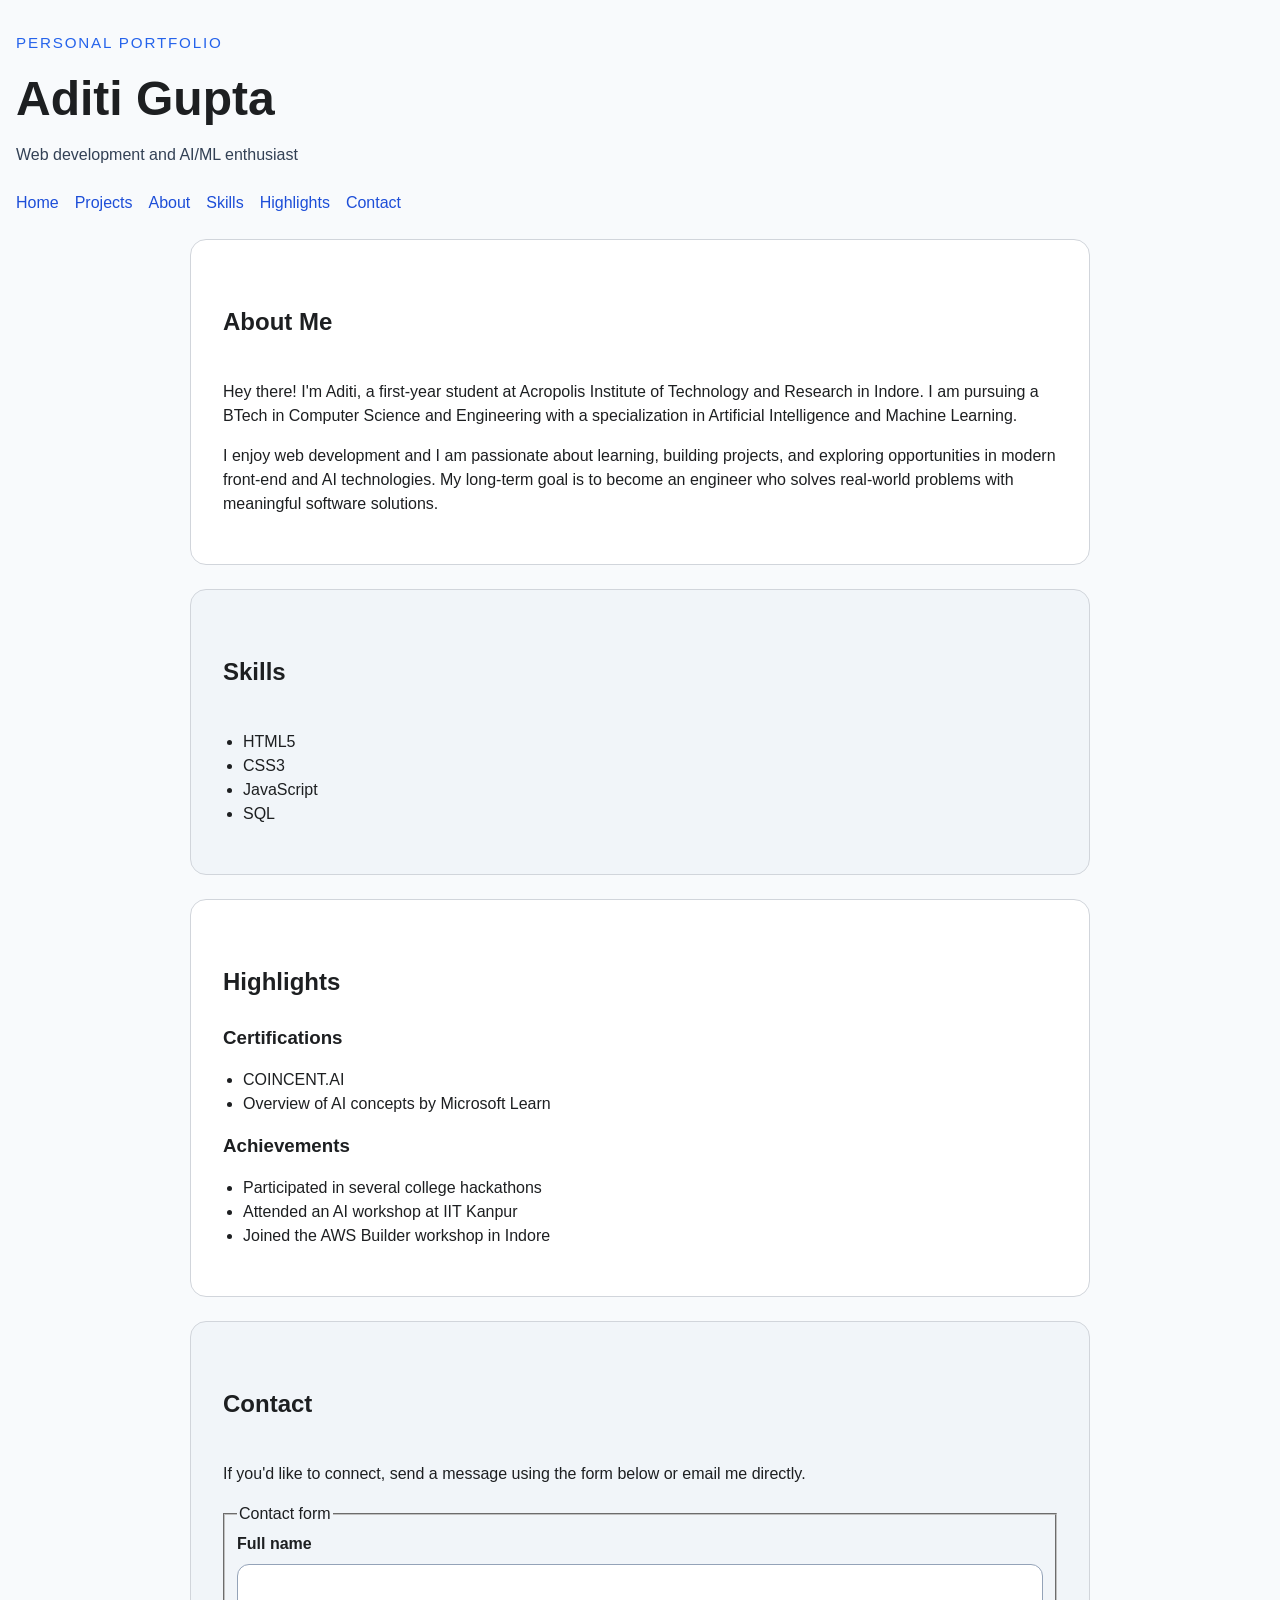
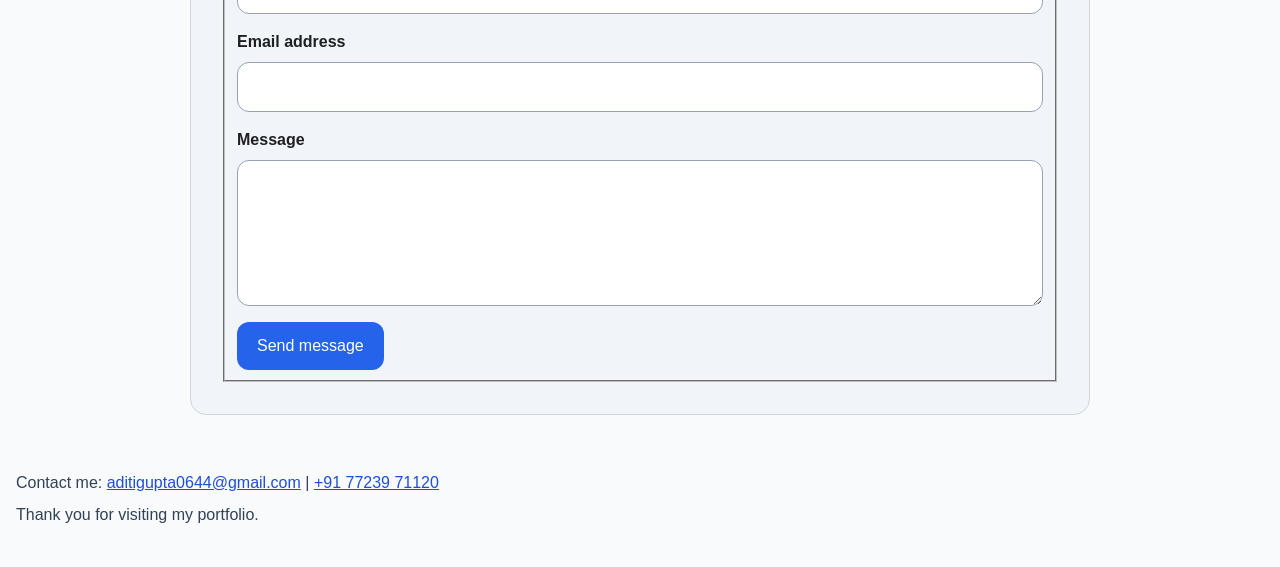
==== index.html @ 42e6499f "Initialize portfolio project and add accessible homepage improvements" ====
<!DOCTYPE html>
<html lang="en">
<head>
    <meta charset="UTF-8">
    <meta name="viewport" content="width=device-width, initial-scale=1.0">
    <meta name="description" content="Aditi Gupta's portfolio showcasing web development skills, AI/ML interests, certifications, and accessible contact options.">
    <meta name="keywords" content="Aditi Gupta, web development portfolio, AI ML student, accessible website, HTML5, CSS, JavaScript">
    <meta name="author" content="Aditi Gupta">
    <meta name="robots" content="index, follow">
    <title>Aditi Gupta | Portfolio</title>
    <link rel="stylesheet" href="style.css">
</head>
<body>
    <a class="skip-link" href="#main-content">Skip to main content</a>

    <header role="banner">
        <div class="header-inner">
            <p class="eyebrow">Personal Portfolio</p>
            <h1>Aditi Gupta</h1>
            <p class="subtitle">Web development and AI/ML enthusiast</p>
        </div>

        <nav aria-label="Primary navigation">
            <ul class="site-navigation">
                <li><a href="index.html">Home</a></li>
                <li><a href="projects.html">Projects</a></li>
                <li><a href="#about">About</a></li>
                <li><a href="#skills">Skills</a></li>
                <li><a href="#highlights">Highlights</a></li>
                <li><a href="#contact">Contact</a></li>
            </ul>
        </nav>
    </header>

    <main id="main-content">
        <section id="about" aria-labelledby="about-heading">
            <header>
                <h2 id="about-heading">About Me</h2>
            </header>
            <p>Hey there! I'm Aditi, a first-year student at Acropolis Institute of Technology and Research in Indore. I am pursuing a BTech in Computer Science and Engineering with a specialization in Artificial Intelligence and Machine Learning.</p>
            <p>I enjoy web development and I am passionate about learning, building projects, and exploring opportunities in modern front-end and AI technologies. My long-term goal is to become an engineer who solves real-world problems with meaningful software solutions.</p>
        </section>

        <section id="skills" aria-labelledby="skills-heading">
            <header>
                <h2 id="skills-heading">Skills</h2>
            </header>
            <ul>
                <li>HTML5</li>
                <li>CSS3</li>
                <li>JavaScript</li>
                <li>SQL</li>
            </ul>
        </section>

        <section id="highlights" aria-labelledby="highlights-heading">
            <header>
                <h2 id="highlights-heading">Highlights</h2>
            </header>

            <article aria-labelledby="certifications-heading">
                <h3 id="certifications-heading">Certifications</h3>
                <ul>
                    <li>COINCENT.AI</li>
                    <li>Overview of AI concepts by Microsoft Learn</li>
                </ul>
            </article>

            <article aria-labelledby="achievements-heading">
                <h3 id="achievements-heading">Achievements</h3>
                <ul>
                    <li>Participated in several college hackathons</li>
                    <li>Attended an AI workshop at IIT Kanpur</li>
                    <li>Joined the AWS Builder workshop in Indore</li>
                </ul>
            </article>
        </section>

        <section id="contact" aria-labelledby="contact-heading">
            <header>
                <h2 id="contact-heading">Contact</h2>
            </header>
            <p>If you'd like to connect, send a message using the form below or email me directly.</p>

            <form action="#" method="post" novalidate>
                <fieldset>
                    <legend>Contact form</legend>

                    <div class="form-group">
                        <label for="full-name">Full name</label>
                        <input type="text" id="full-name" name="name" required aria-required="true">
                    </div>

                    <div class="form-group">
                        <label for="email">Email address</label>
                        <input type="email" id="email" name="email" required aria-required="true">
                    </div>

                    <div class="form-group">
                        <label for="message">Message</label>
                        <textarea id="message" name="message" rows="5" required aria-required="true"></textarea>
                    </div>

                    <button type="submit">Send message</button>
                </fieldset>
            </form>
        </section>
    </main>

    <footer role="contentinfo">
        <p>Contact me: <a href="mailto:aditigupta0644@gmail.com">aditigupta0644@gmail.com</a> | <a href="tel:+917723971120">+91 77239 71120</a></p>
        <p>Thank you for visiting my portfolio.</p>
    </footer>
</body>
</html>
---- style.css ----
﻿:root {
  color-scheme: light;
  font-family: 'Segoe UI', Tahoma, Geneva, Verdana, sans-serif;
  line-height: 1.5;
  color: #1d1f21;
  background: #f8fafc;
}

* {
  box-sizing: border-box;
}

html {
  scroll-behavior: smooth;
}

body {
  margin: 0;
  min-height: 100vh;
  padding: 0 1rem;
}

.skip-link {
  position: absolute;
  left: -999px;
  top: auto;
  width: 1px;
  height: 1px;
  overflow: hidden;
}

.skip-link:focus,
.skip-link:hover {
  left: 1rem;
  top: 1rem;
  width: auto;
  height: auto;
  padding: 0.75rem 1rem;
  background: #003366;
  color: #ffffff;
  z-index: 100;
  border-radius: 0.5rem;
  text-decoration: none;
}

header,
main,
footer,
section,
article,
form,
fieldset {
  margin: 0 auto;
}

header {
  padding: 2rem 0 1.5rem;
}

.header-inner {
  max-width: 900px;
}

.eyebrow {
  margin: 0 0 0.5rem;
  font-size: 0.95rem;
  letter-spacing: 0.12em;
  text-transform: uppercase;
  color: #2563eb;
}

h1,
h2,
h3,
h4,
h5,
legend {
  margin: 0;
}

h1 {
  font-size: clamp(2rem, 4vw, 3rem);
  margin-bottom: 0.5rem;
}

.subtitle {
  margin-top: 0.5rem;
  color: #334155;
  max-width: 760px;
}

.hero-image {
  margin: 1.5rem 0 0;
  max-width: 100%;
  overflow: hidden;
  border-radius: 1rem;
}

.hero-image img {
  display: block;
  width: 100%;
  height: auto;
  border-radius: 1rem;
}

.site-navigation {
  display: flex;
  flex-wrap: wrap;
  gap: 1rem;
  list-style: none;
  padding: 0;
  margin: 1.5rem 0 0;
}

.site-navigation a {
  color: #1d4ed8;
  text-decoration: none;
}

.site-navigation a:hover,
.site-navigation a:focus-visible {
  text-decoration: underline;
}

main {
  max-width: 900px;
}

section {
  background: #ffffff;
  border: 1px solid #d1d5db;
  border-radius: 1rem;
  margin-bottom: 1.5rem;
  padding: 1.5rem;
}

section:nth-of-type(even) {
  background: #f1f5f9;
}

.card-grid {
  display: grid;
  gap: 1rem;
  grid-template-columns: repeat(auto-fit, minmax(220px, 1fr));
  margin-top: 1rem;
}

.card {
  background: #f8fafc;
  border: 1px solid #cbd5e1;
  border-radius: 1rem;
  padding: 1.25rem;
}

.card h3 {
  margin-top: 0;
}

ul {
  padding-left: 1.25rem;
}

.form-group {
  display: grid;
  gap: 0.5rem;
  margin-bottom: 1rem;
}

label {
  font-weight: 600;
}

input,
textarea,
button {
  font: inherit;
}

input,
textarea {
  width: 100%;
  padding: 0.75rem;
  border: 1px solid #94a3b8;
  border-radius: 0.75rem;
  background: #ffffff;
}

textarea {
  resize: vertical;
}

input:focus,
textarea:focus,
button:focus-visible {
  outline: 3px solid #2563eb;
  outline-offset: 3px;
}

button {
  display: inline-flex;
  align-items: center;
  justify-content: center;
  min-height: 3rem;
  padding: 0 1.25rem;
  border: none;
  border-radius: 0.75rem;
  background: #2563eb;
  color: #ffffff;
  cursor: pointer;
}

button:hover {
  background: #1d4ed8;
}

footer {
  padding: 1.5rem 0 2rem;
  color: #334155;
}

footer p {
  margin: 0.5rem 0;
}

a {
  color: #1d4ed8;
}

@media (min-width: 768px) {
  body {
    padding: 0 2rem;
  }

  section {
    padding: 2rem;
  }
}

html {
  min-height: 100%;
}

body {
  margin: 0;
  min-height: 100vh;
  padding: 0 1rem;
  background-color: #f8fafc;
}

.hero-image img {
  display: block;
  width: 100%;
  height: auto;
  border-radius: 1rem;
}
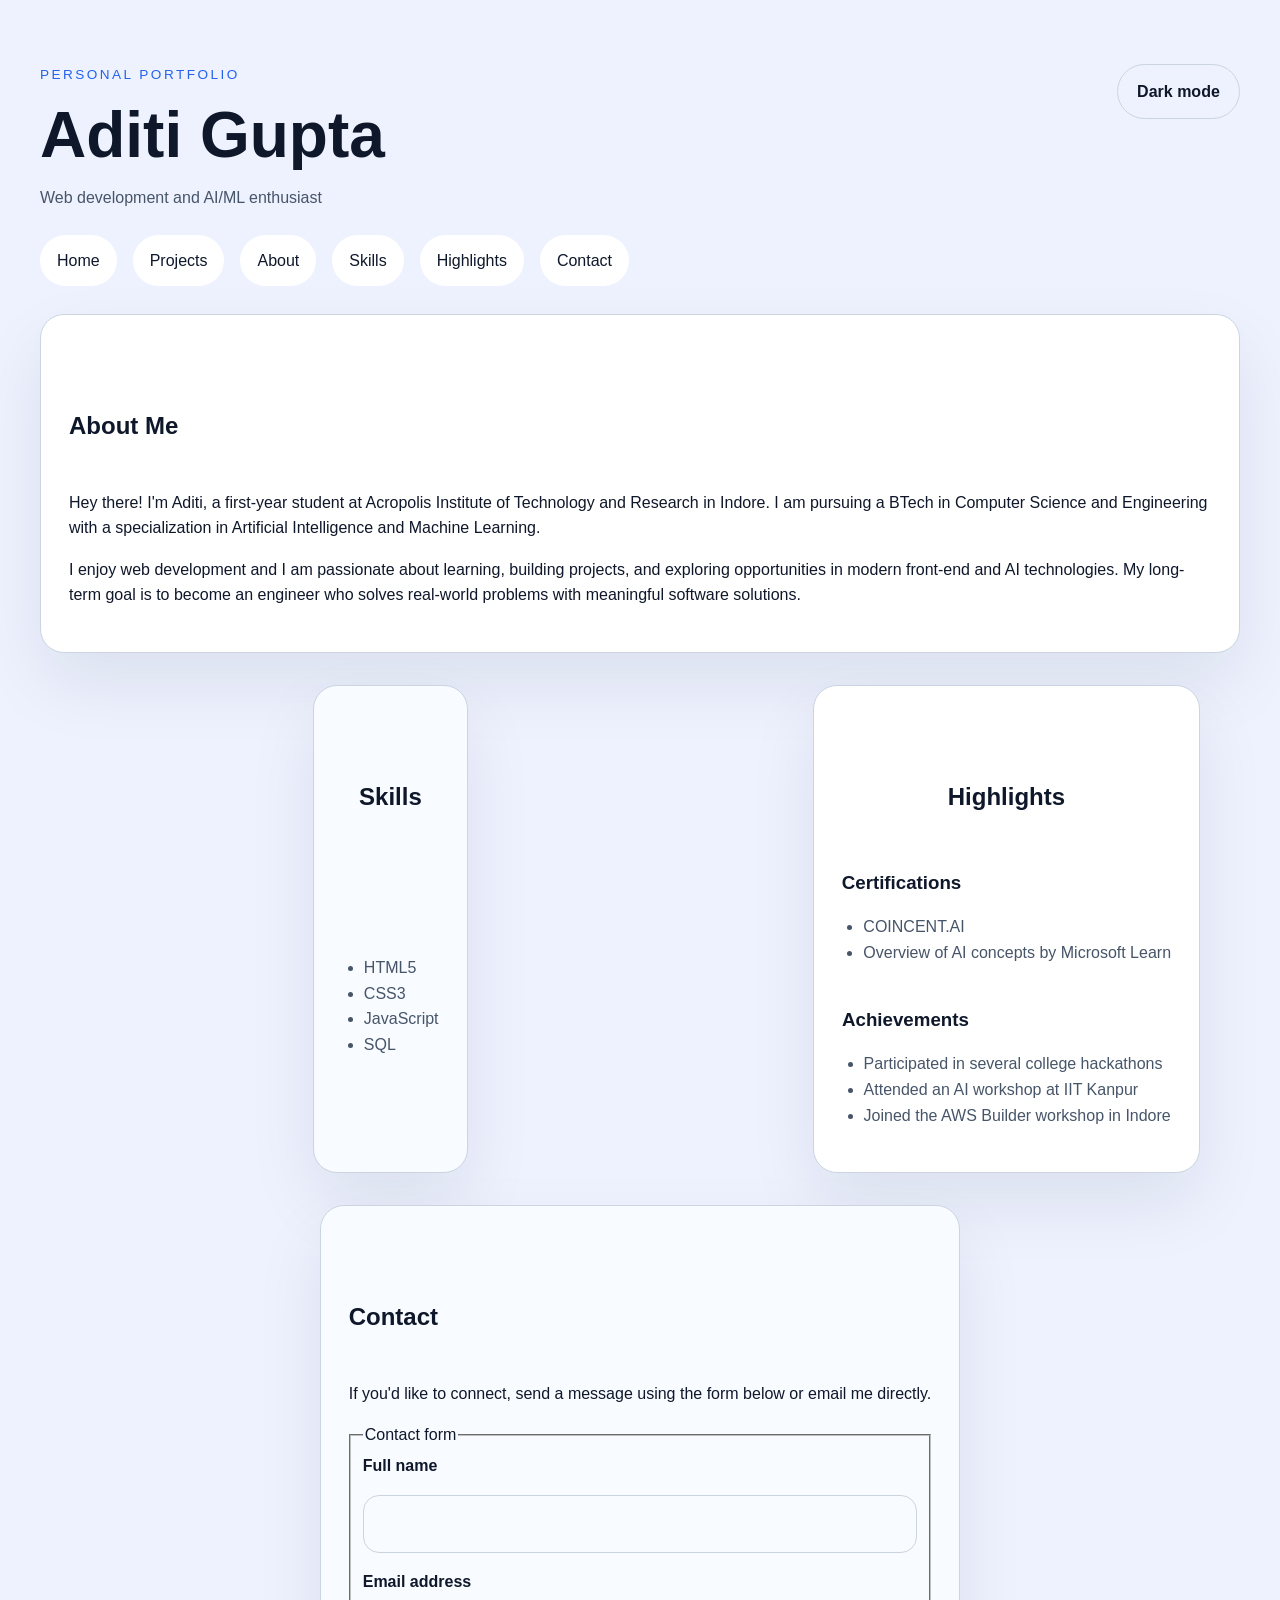
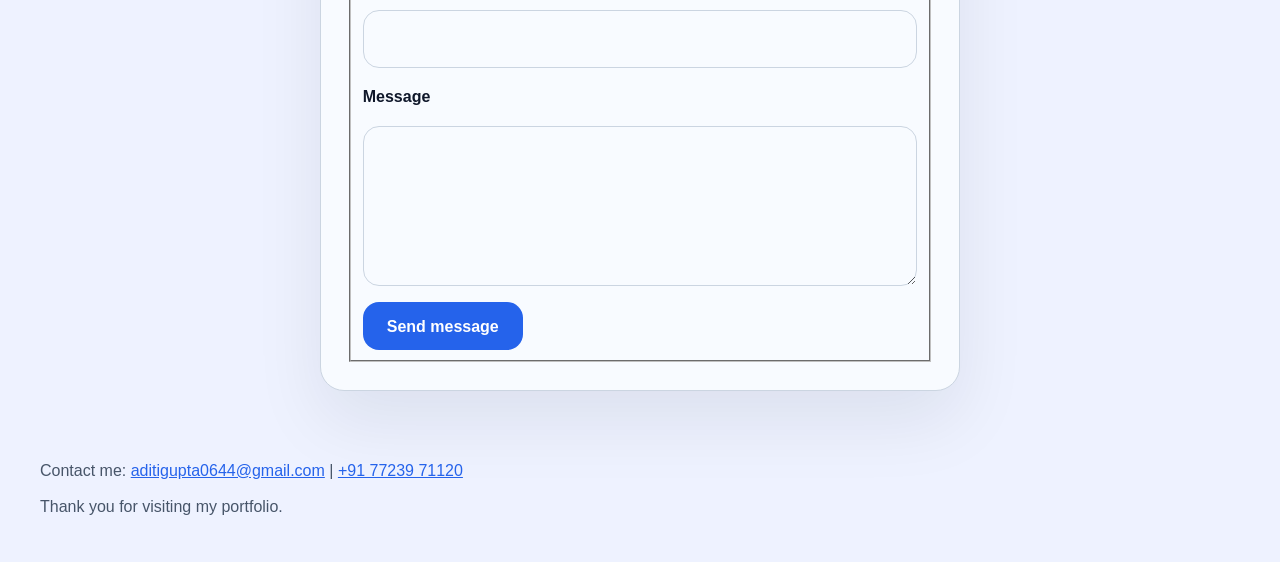
==== commit 8589202b: "Add portfolio updates, background image, and responsive styling" ====
--- a/index.html
+++ b/index.html
@@ -16,9 +16,12 @@
 
     <header role="banner">
         <div class="header-inner">
-            <p class="eyebrow">Personal Portfolio</p>
-            <h1>Aditi Gupta</h1>
-            <p class="subtitle">Web development and AI/ML enthusiast</p>
+            <div>
+                <p class="eyebrow">Personal Portfolio</p>
+                <h1>Aditi Gupta</h1>
+                <p class="subtitle">Web development and AI/ML enthusiast</p>
+            </div>
+            <button class="theme-toggle" type="button" aria-pressed="false">Dark mode</button>
         </div>
 
         <nav aria-label="Primary navigation">
@@ -34,7 +37,7 @@
     </header>
 
     <main id="main-content">
-        <section id="about" aria-labelledby="about-heading">
+        <section id="about" class="about" aria-labelledby="about-heading">
             <header>
                 <h2 id="about-heading">About Me</h2>
             </header>
@@ -42,7 +45,7 @@
             <p>I enjoy web development and I am passionate about learning, building projects, and exploring opportunities in modern front-end and AI technologies. My long-term goal is to become an engineer who solves real-world problems with meaningful software solutions.</p>
         </section>
 
-        <section id="skills" aria-labelledby="skills-heading">
+        <section id="skills" class="skills" aria-labelledby="skills-heading">
             <header>
                 <h2 id="skills-heading">Skills</h2>
             </header>
@@ -54,7 +57,7 @@
             </ul>
         </section>
 
-        <section id="highlights" aria-labelledby="highlights-heading">
+        <section id="highlights" class="highlights" aria-labelledby="highlights-heading">
             <header>
                 <h2 id="highlights-heading">Highlights</h2>
             </header>
@@ -77,7 +80,7 @@
             </article>
         </section>
 
-        <section id="contact" aria-labelledby="contact-heading">
+        <section id="contact" class="contact" aria-labelledby="contact-heading">
             <header>
                 <h2 id="contact-heading">Contact</h2>
             </header>
@@ -112,5 +115,6 @@
         <p>Contact me: <a href="mailto:aditigupta0644@gmail.com">aditigupta0644@gmail.com</a> | <a href="tel:+917723971120">+91 77239 71120</a></p>
         <p>Thank you for visiting my portfolio.</p>
     </footer>
+    <script src="script.js" defer></script>
 </body>
 </html>
--- a/style.css
+++ b/style.css
@@ -1,23 +1,62 @@
 ﻿:root {
   color-scheme: light;
   font-family: 'Segoe UI', Tahoma, Geneva, Verdana, sans-serif;
-  line-height: 1.5;
-  color: #1d1f21;
-  background: #f8fafc;
+  font-size: 16px;
+  line-height: 1.6;
+  --bg: #eef2ff;
+  --surface: #ffffff;
+  --surface-soft: #f8fbff;
+  --text: #0f172a;
+  --muted: #475569;
+  --primary: #2563eb;
+  --primary-soft: #dbeafe;
+  --border: #cbd5e1;
+  --shadow: 0 30px 70px rgba(15, 23, 42, 0.08);
+  --radius: 1.5rem;
+  --max-width: 1200px;
+  --gap: 1.5rem;
+  --transition: 0.25s ease;
+}
+
+body.dark-theme {
+  --bg: #0f172a;
+  --surface: #111827;
+  --surface-soft: #1f2937;
+  --text: #e2e8f0;
+  --muted: #94a3b8;
+  --primary: #60a5fa;
+  --primary-soft: #1e3a8a;
+  --border: #334155;
+  --shadow: 0 30px 70px rgba(15, 23, 42, 0.35);
 }
 
 * {
   box-sizing: border-box;
 }
 
+html,
+body {
+  min-height: 100%;
+}
+
 html {
   scroll-behavior: smooth;
+  background: #eef2ff url("./background.jpg") center/cover no-repeat fixed;
 }
 
 body {
   margin: 0;
   min-height: 100vh;
+  background-color: transparent;
+  color: var(--text);
+  font-family: inherit;
   padding: 0 1rem;
+  transition: background var(--transition), color var(--transition);
+}
+
+img {
+  max-width: 100%;
+  display: block;
 }
 
 .skip-link {
@@ -35,11 +74,11 @@
   top: 1rem;
   width: auto;
   height: auto;
-  padding: 0.75rem 1rem;
-  background: #003366;
+  padding: 0.85rem 1rem;
+  background: var(--primary);
   color: #ffffff;
   z-index: 100;
-  border-radius: 0.5rem;
+  border-radius: 0.75rem;
   text-decoration: none;
 }
 
@@ -54,102 +93,133 @@
 }
 
 header {
-  padding: 2rem 0 1.5rem;
+  max-width: var(--max-width);
+  padding: 2rem 0 1rem;
 }
 
 .header-inner {
-  max-width: 900px;
+  display: grid;
+  gap: 1rem;
+  align-items: center;
+  grid-template-columns: 1fr auto;
+  row-gap: 1rem;
 }
 
 .eyebrow {
-  margin: 0 0 0.5rem;
-  font-size: 0.95rem;
-  letter-spacing: 0.12em;
+  margin: 0 0 1rem;
+  font-size: 0.85rem;
+  letter-spacing: 0.18em;
   text-transform: uppercase;
-  color: #2563eb;
+  color: var(--primary);
 }
 
 h1,
 h2,
 h3,
-h4,
-h5,
 legend {
   margin: 0;
 }
 
 h1 {
-  font-size: clamp(2rem, 4vw, 3rem);
-  margin-bottom: 0.5rem;
+  font-size: clamp(2.5rem, 6vw, 4rem);
+  line-height: 1.05;
 }
 
 .subtitle {
-  margin-top: 0.5rem;
-  color: #334155;
-  max-width: 760px;
-}
-
-.hero-image {
-  margin: 1.5rem 0 0;
-  max-width: 100%;
-  overflow: hidden;
-  border-radius: 1rem;
-}
-
-.hero-image img {
-  display: block;
-  width: 100%;
-  height: auto;
-  border-radius: 1rem;
+  margin: 1rem 0 0;
+  color: var(--muted);
+  max-width: 740px;
+}
+
+.theme-toggle {
+  align-self: start;
+  background: transparent;
+  color: var(--text);
+  border: 1px solid var(--border);
+  border-radius: 999px;
+  padding: 0.85rem 1.2rem;
+  cursor: pointer;
+  transition: background var(--transition), color var(--transition), transform var(--transition);
+}
+
+.theme-toggle:hover,
+.theme-toggle:focus-visible {
+  background: var(--primary-soft);
+  color: var(--text);
+  transform: translateY(-1px);
 }
 
 .site-navigation {
   display: flex;
   flex-wrap: wrap;
-  gap: 1rem;
+  gap: 0.75rem;
   list-style: none;
   padding: 0;
   margin: 1.5rem 0 0;
 }
 
 .site-navigation a {
-  color: #1d4ed8;
+  display: inline-flex;
+  align-items: center;
+  padding: 0.75rem 1rem;
+  border-radius: 999px;
+  background: var(--surface);
+  border: 1px solid transparent;
+  color: var(--text);
   text-decoration: none;
+  transition: transform var(--transition), background var(--transition), color var(--transition), border-color var(--transition);
 }
 
 .site-navigation a:hover,
 .site-navigation a:focus-visible {
-  text-decoration: underline;
+  border-color: var(--border);
+  background: var(--surface-soft);
+  transform: translateY(-1px);
 }
 
 main {
-  max-width: 900px;
+  max-width: var(--max-width);
+  display: grid;
+  gap: var(--gap);
+  padding-bottom: 2rem;
 }
 
 section {
-  background: #ffffff;
-  border: 1px solid #d1d5db;
-  border-radius: 1rem;
-  margin-bottom: 1.5rem;
+  background: var(--surface);
+  border: 1px solid var(--border);
+  border-radius: var(--radius);
+  padding: 1.75rem;
+  box-shadow: var(--shadow);
+  transition: background var(--transition), border-color var(--transition), box-shadow var(--transition);
+}
+
+section:nth-of-type(even) {
+  background: var(--surface-soft);
+}
+
+.about,
+.contact {
+  grid-column: 1 / -1;
+}
+
+.skills,
+.highlights {
+  display: grid;
+  gap: var(--gap);
+}
+
+.card-grid {
+  display: grid;
+  gap: 1.25rem;
+  grid-template-columns: repeat(auto-fit, minmax(220px, 1fr));
+  margin-top: 1.25rem;
+}
+
+.card {
+  background: var(--bg);
+  border: 1px solid var(--border);
   padding: 1.5rem;
-}
-
-section:nth-of-type(even) {
-  background: #f1f5f9;
-}
-
-.card-grid {
-  display: grid;
-  gap: 1rem;
-  grid-template-columns: repeat(auto-fit, minmax(220px, 1fr));
-  margin-top: 1rem;
-}
-
-.card {
-  background: #f8fafc;
-  border: 1px solid #cbd5e1;
-  border-radius: 1rem;
-  padding: 1.25rem;
+  border-radius: calc(var(--radius) / 1.2);
 }
 
 .card h3 {
@@ -157,17 +227,19 @@
 }
 
 ul {
-  padding-left: 1.25rem;
+  padding-left: 1.35rem;
+  color: var(--muted);
 }
 
 .form-group {
   display: grid;
-  gap: 0.5rem;
+  gap: 0.75rem;
   margin-bottom: 1rem;
 }
 
 label {
-  font-weight: 600;
+  font-weight: 700;
+  color: var(--text);
 }
 
 input,
@@ -179,21 +251,29 @@
 input,
 textarea {
   width: 100%;
-  padding: 0.75rem;
-  border: 1px solid #94a3b8;
-  border-radius: 0.75rem;
-  background: #ffffff;
+  padding: 0.95rem 1rem;
+  border: 1px solid var(--border);
+  border-radius: 1rem;
+  background: var(--surface-soft);
+  color: var(--text);
+  transition: border-color var(--transition), box-shadow var(--transition);
+}
+
+input:focus,
+textarea:focus {
+  border-color: var(--primary);
+  outline: none;
+  box-shadow: 0 0 0 4px rgba(37, 99, 235, 0.12);
 }
 
 textarea {
   resize: vertical;
-}
-
-input:focus,
-textarea:focus,
-button:focus-visible {
-  outline: 3px solid #2563eb;
-  outline-offset: 3px;
+  min-height: 160px;
+}
+
+button,
+.theme-toggle {
+  font-weight: 700;
 }
 
 button {
@@ -201,55 +281,84 @@
   align-items: center;
   justify-content: center;
   min-height: 3rem;
-  padding: 0 1.25rem;
+  padding: 0 1.5rem;
   border: none;
-  border-radius: 0.75rem;
-  background: #2563eb;
+  border-radius: 1rem;
+  background: var(--primary);
   color: #ffffff;
   cursor: pointer;
-}
-
-button:hover {
+  transition: transform var(--transition), background var(--transition);
+}
+
+button:hover,
+button:focus-visible {
   background: #1d4ed8;
+  transform: translateY(-1px);
 }
 
 footer {
+  max-width: var(--max-width);
   padding: 1.5rem 0 2rem;
-  color: #334155;
+  color: var(--muted);
 }
 
 footer p {
-  margin: 0.5rem 0;
+  margin: 0.65rem 0;
 }
 
 a {
-  color: #1d4ed8;
-}
-
-@media (min-width: 768px) {
+  color: var(--primary);
+}
+
+@media (min-width: 680px) {
+  .site-navigation {
+    gap: 1rem;
+  }
+
+  .form-group {
+    gap: 1rem;
+  }
+}
+
+@media (min-width: 860px) {
   body {
     padding: 0 2rem;
   }
 
-  section {
-    padding: 2rem;
-  }
-}
-
-html {
-  min-height: 100%;
-}
-
-body {
-  margin: 0;
-  min-height: 100vh;
-  padding: 0 1rem;
-  background-color: #f8fafc;
-}
-
-.hero-image img {
-  display: block;
-  width: 100%;
-  height: auto;
-  border-radius: 1rem;
-}
+  header {
+    padding: 3rem 0 1.75rem;
+  }
+
+  .header-inner {
+    grid-template-columns: 1fr auto;
+    align-items: baseline;
+  }
+
+  main {
+    grid-template-columns: minmax(0, 1.5fr) minmax(320px, 1fr);
+    gap: 1.75rem;
+  }
+
+  .skills,
+  .highlights {
+    grid-column: auto;
+  }
+
+  .about {
+    grid-column: 1 / -1;
+  }
+
+  .contact {
+    grid-column: 1 / -1;
+  }
+}
+
+@media (min-width: 1120px) {
+  main {
+    gap: 2rem;
+  }
+
+  header {
+    padding-top: 4rem;
+  }
+}
